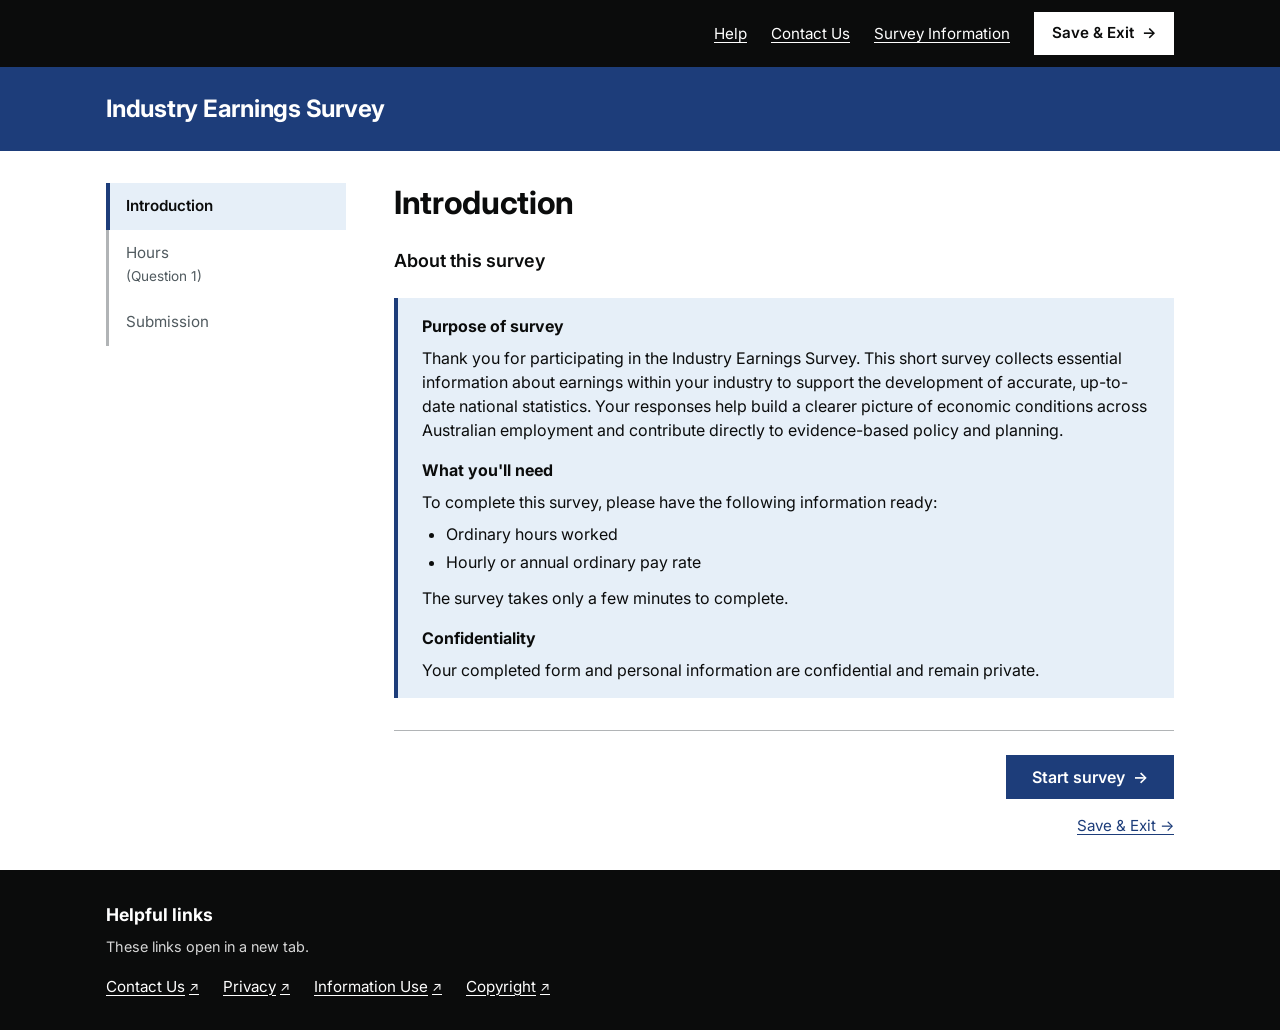
==== index.html @ 4df26853 "Add files via upload" ====
<!DOCTYPE html>
<html lang="en">
<head>
  <meta charset="UTF-8">
  <meta name="viewport" content="width=device-width, initial-scale=1">
  <title>Introduction — Industry Earnings Survey</title>
  <meta name="description" content="Introduction to the Industry Earnings Survey. Learn what information you'll need before you begin.">
  <link rel="preconnect" href="https://fonts.googleapis.com">
  <link rel="preconnect" href="https://fonts.gstatic.com" crossorigin>
  <link href="https://fonts.googleapis.com/css2?family=Inter:wght@400;500;600;700&display=swap" rel="stylesheet">
  <link rel="stylesheet" href="styles.css">
</head>
<body>
  <a class="skip-link" href="#main-content">Skip to main content</a>

  <header class="site-header">
    <div class="site-header__utility">
      <div class="utility-inner">
        <ul class="utility-nav">
          <li><a href="#">Help</a></li>
          <li><a href="#">Contact Us</a></li>
          <li><a href="#">Survey Information</a></li>
        </ul>
        <a class="save-exit-btn" href="#" aria-label="Save your progress and exit the survey">
          Save &amp; Exit <span aria-hidden="true">→</span>
        </a>
      </div>
    </div>
    <div class="site-header__banner">
      <div class="banner-inner">
        <p class="site-title">Industry Earnings Survey</p>
      </div>
    </div>
  </header>

  <div class="page-layout">
    <div class="layout-inner">
      <nav class="progress-nav" aria-label="Survey progress">
        <ol class="progress-nav__list">
          <li class="progress-nav__item progress-nav__item--current">
            <span aria-current="page">Introduction</span>
          </li>
          <li class="progress-nav__item progress-nav__item--locked" aria-disabled="true">
            <span>Hours <small>(Question 1)</small></span>
          </li>
          <li class="progress-nav__item progress-nav__item--locked" aria-disabled="true">
            <span>Submission</span>
          </li>
        </ol>
      </nav>

      <main class="main-content" id="main-content">
        <h1 class="page-heading">Introduction</h1>
        <h2 class="question-prompt">About this survey</h2>

        <section class="info-box" aria-labelledby="purpose-heading">
          <h3 class="info-box__title" id="purpose-heading">Purpose of survey</h3>
          <p>
            Thank you for participating in the Industry Earnings Survey. This short survey collects
            essential information about earnings within your industry to support the development of
            accurate, up-to-date national statistics. Your responses help build a clearer picture of
            economic conditions across Australian employment and contribute directly to evidence-based
            policy and planning.
          </p>

          <h3 class="info-box__title" id="need-heading" style="margin-top: var(--space-4);">What you'll need</h3>
          <p>To complete this survey, please have the following information ready:</p>
          <ul>
            <li>Ordinary hours worked</li>
            <li>Hourly or annual ordinary pay rate</li>
          </ul>
          <p style="margin-top: var(--space-3);">The survey takes only a few minutes to complete.</p>

          <h3 class="info-box__title" id="conf-heading" style="margin-top: var(--space-4);">Confidentiality</h3>
          <p>Your completed form and personal information are confidential and remain private.</p>
        </section>

        <div class="btn-row btn-row--end">
          <a href="question.html" class="btn btn--primary">
            Start survey <span aria-hidden="true">→</span>
          </a>
        </div>

        <p class="save-exit-link"><a href="#">Save &amp; Exit →</a></p>
      </main>
    </div>
  </div>

  <footer class="site-footer">
    <div class="footer-inner">
      <h2 class="footer-heading">Helpful links</h2>
      <p class="footer-note">These links open in a new tab.</p>
      <ul class="footer-links">
        <li><a href="#" target="_blank" rel="noopener">Contact Us <span class="external-icon" aria-hidden="true">↗</span><span class="visually-hidden"> (opens in new tab)</span></a></li>
        <li><a href="#" target="_blank" rel="noopener">Privacy <span class="external-icon" aria-hidden="true">↗</span><span class="visually-hidden"> (opens in new tab)</span></a></li>
        <li><a href="#" target="_blank" rel="noopener">Information Use <span class="external-icon" aria-hidden="true">↗</span><span class="visually-hidden"> (opens in new tab)</span></a></li>
        <li><a href="#" target="_blank" rel="noopener">Copyright <span class="external-icon" aria-hidden="true">↗</span><span class="visually-hidden"> (opens in new tab)</span></a></li>
      </ul>
    </div>
  </footer>
</body>
</html>
---- styles.css ----
/* =========================================================================
   Industry Earnings Survey — shared stylesheet
   Design language: restrained, government-form aesthetic (GOV.UK / ABS-influenced).
   Priorities: clarity, predictability, accessible interaction states.
   ========================================================================= */

/* -------------------------------------------------------------------------
   Design tokens
   ------------------------------------------------------------------------- */
:root {
  /* Colour: neutral base with navy primary and semantic accents */
  --color-text:           #0b0c0c;
  --color-text-muted:     #505a5f;
  --color-bg:             #ffffff;
  --color-bg-page:        #f3f2f1;
  --color-bg-utility:     #0b0c0c;
  --color-banner:         #1d3d7a;
  --color-banner-text:    #ffffff;

  --color-primary:        #1d3d7a;
  --color-primary-hover:  #16305f;
  --color-primary-active: #0f2244;

  --color-info-bg:        #e6eff8;
  --color-info-border:    #1d3d7a;

  --color-error:          #b3270d;
  --color-error-bg:       #fdf2f0;
  --color-success:        #00703c;
  --color-success-bg:     #e9f7ef;

  --color-border:         #b1b4b6;
  --color-border-strong:  #0b0c0c;
  --color-focus:          #ffdd00;
  --color-focus-shadow:   #0b0c0c;

  /* Typography */
  --font-sans: "Inter", -apple-system, BlinkMacSystemFont, "Segoe UI", Roboto, Helvetica, Arial, sans-serif;

  /* Spacing scale (8px base) */
  --space-1: 4px;
  --space-2: 8px;
  --space-3: 12px;
  --space-4: 16px;
  --space-5: 24px;
  --space-6: 32px;
  --space-7: 48px;
  --space-8: 64px;

  /* Layout */
  --content-max: 1100px;
  --sidebar-width: 240px;
}

/* -------------------------------------------------------------------------
   Reset & base
   ------------------------------------------------------------------------- */
*, *::before, *::after { box-sizing: border-box; }

html { -webkit-text-size-adjust: 100%; }

body {
  margin: 0;
  font-family: var(--font-sans);
  font-size: 16px;
  line-height: 1.5;
  color: var(--color-text);
  background: var(--color-bg-page);
  display: flex;
  flex-direction: column;
  min-height: 100vh;
}

h1, h2, h3, h4, p, ul, ol, dl, dd {
  margin: 0;
}

ul, ol { padding-left: var(--space-5); }

a {
  color: var(--color-primary);
  text-decoration: underline;
  text-underline-offset: 3px;
}
a:hover { color: var(--color-primary-hover); }
a:focus-visible {
  outline: 3px solid var(--color-focus);
  outline-offset: 2px;
  background: var(--color-focus);
  color: var(--color-text);
  text-decoration: none;
  box-shadow: 0 -2px var(--color-focus), 0 4px var(--color-focus-shadow);
}

/* Skip link — accessibility essential */
.skip-link {
  position: absolute;
  top: -100px;
  left: var(--space-3);
  background: var(--color-text);
  color: #fff;
  padding: var(--space-3) var(--space-4);
  z-index: 100;
  text-decoration: none;
  font-weight: 600;
}
.skip-link:focus {
  top: var(--space-3);
  outline: 3px solid var(--color-focus);
}

/* -------------------------------------------------------------------------
   Header — utility bar + banner
   ------------------------------------------------------------------------- */
.site-header__utility {
  background: var(--color-bg-utility);
  color: #fff;
}
.utility-inner {
  max-width: var(--content-max);
  margin: 0 auto;
  padding: var(--space-3) var(--space-4);
  display: flex;
  align-items: center;
  justify-content: flex-end;
  gap: var(--space-5);
  flex-wrap: wrap;
}
.utility-nav {
  display: flex;
  gap: var(--space-5);
  list-style: none;
  margin: 0;
  padding: 0;
}
.utility-nav a {
  color: #fff;
  text-decoration: underline;
  text-underline-offset: 3px;
  font-size: 0.95rem;
}
.utility-nav a:hover { color: #fff; text-decoration-thickness: 2px; }

.save-exit-btn {
  background: #fff;
  color: var(--color-text);
  padding: var(--space-2) var(--space-4);
  border: 2px solid #fff;
  text-decoration: none;
  font-weight: 600;
  font-size: 0.95rem;
  display: inline-flex;
  align-items: center;
  gap: var(--space-2);
}
.save-exit-btn:hover {
  background: #f3f2f1;
  color: var(--color-text);
}
.save-exit-btn:focus-visible {
  outline: 3px solid var(--color-focus);
  outline-offset: 0;
  box-shadow: inset 0 -4px var(--color-focus-shadow);
  background: var(--color-focus);
  color: var(--color-text);
}

.site-header__banner {
  background: var(--color-banner);
  color: var(--color-banner-text);
}
.banner-inner {
  max-width: var(--content-max);
  margin: 0 auto;
  padding: var(--space-5) var(--space-4);
}
.site-title {
  font-size: 1.5rem;
  font-weight: 700;
  letter-spacing: -0.01em;
}

/* -------------------------------------------------------------------------
   Page layout — sidebar + main
   ------------------------------------------------------------------------- */
.page-layout {
  flex: 1;
  background: var(--color-bg);
}
.layout-inner {
  max-width: var(--content-max);
  margin: 0 auto;
  display: grid;
  grid-template-columns: var(--sidebar-width) 1fr;
  gap: var(--space-7);
  padding: var(--space-6) var(--space-4);
}

@media (max-width: 768px) {
  .layout-inner {
    grid-template-columns: 1fr;
    gap: var(--space-5);
    padding: var(--space-5) var(--space-4);
  }
}

/* -------------------------------------------------------------------------
   Side navigation (progress nav)
   ------------------------------------------------------------------------- */
.progress-nav {
  font-size: 0.95rem;
}
.progress-nav__list {
  list-style: none;
  padding: 0;
  margin: 0;
  border-left: 3px solid var(--color-border);
}
.progress-nav__item a,
.progress-nav__item span {
  display: block;
  padding: var(--space-3) var(--space-4);
  text-decoration: none;
  color: var(--color-primary);
  border-left: 4px solid transparent;
  margin-left: -3px;
}
.progress-nav__item a:hover {
  background: var(--color-info-bg);
  text-decoration: underline;
}
.progress-nav__item a:focus-visible {
  outline: 3px solid var(--color-focus);
  outline-offset: -3px;
  background: var(--color-focus);
  color: var(--color-text);
  text-decoration: none;
}
.progress-nav__item--current a,
.progress-nav__item--current span {
  background: var(--color-info-bg);
  border-left-color: var(--color-banner);
  color: var(--color-text);
  font-weight: 600;
}
.progress-nav__item small {
  display: block;
  font-size: 0.85rem;
  font-weight: 400;
  margin-top: 2px;
}
.progress-nav__item--locked span {
  color: var(--color-text-muted);
  cursor: not-allowed;
}
.progress-nav__item--locked .lock-tag {
  display: block;
  font-size: 0.8rem;
  color: var(--color-text-muted);
  font-weight: 400;
  margin-top: 2px;
}

/* -------------------------------------------------------------------------
   Main content
   ------------------------------------------------------------------------- */
.main-content {
  min-width: 0;
}
.page-heading {
  font-size: 2rem;
  font-weight: 700;
  letter-spacing: -0.01em;
  margin-bottom: var(--space-5);
  line-height: 1.25;
}

.question-tag {
  display: inline-block;
  background: var(--color-bg-page);
  border: 1px solid var(--color-border);
  padding: var(--space-1) var(--space-3);
  font-size: 0.9rem;
  font-weight: 500;
  margin-bottom: var(--space-4);
}

.question-prompt {
  font-size: 1.125rem;
  font-weight: 600;
  margin-bottom: var(--space-5);
}

/* -------------------------------------------------------------------------
   Info box (definitions / instructions)
   ------------------------------------------------------------------------- */
.info-box {
  background: var(--color-info-bg);
  border-left: 4px solid var(--color-info-border);
  padding: var(--space-4) var(--space-5);
  margin-bottom: var(--space-5);
}
.info-box__title {
  font-weight: 700;
  margin-bottom: var(--space-2);
  font-size: 1rem;
}
.info-box p + p { margin-top: var(--space-3); }
.info-box ul { margin: var(--space-2) 0 0; padding-left: var(--space-5); }
.info-box li + li { margin-top: var(--space-1); }

/* -------------------------------------------------------------------------
   Form fields
   ------------------------------------------------------------------------- */
.field {
  margin-bottom: var(--space-5);
}
.field__label {
  display: block;
  font-weight: 600;
  margin-bottom: var(--space-1);
}
.field__hint {
  display: block;
  color: var(--color-text-muted);
  font-size: 0.95rem;
  margin-bottom: var(--space-2);
}
.field__error {
  display: none;
  color: var(--color-error);
  font-weight: 600;
  margin-bottom: var(--space-2);
  padding-left: var(--space-3);
  border-left: 4px solid var(--color-error);
}
.field--error .field__error { display: block; }

.text-input {
  font: inherit;
  padding: var(--space-3);
  border: 2px solid var(--color-border-strong);
  background: #fff;
  color: var(--color-text);
  width: 100%;
  max-width: 220px;
}
.text-input:hover {
  border-color: var(--color-text);
}
.text-input:focus-visible {
  outline: 3px solid var(--color-focus);
  outline-offset: 0;
  box-shadow: inset 0 0 0 2px var(--color-text);
  border-color: var(--color-text);
}
.field--error .text-input {
  border-color: var(--color-error);
  border-width: 2px;
}
.field--error .text-input:focus-visible {
  outline-color: var(--color-focus);
  border-color: var(--color-error);
}

.field-group {
  background: transparent;
  padding: 0;
  margin-bottom: var(--space-5);
  border: 0;
}
.field-group__heading {
  font-size: 1.05rem;
  font-weight: 700;
  margin-bottom: var(--space-3);
}

/* -------------------------------------------------------------------------
   Buttons
   ------------------------------------------------------------------------- */
.btn {
  font: inherit;
  font-weight: 600;
  padding: var(--space-3) var(--space-5);
  border: 2px solid transparent;
  cursor: pointer;
  text-decoration: none;
  display: inline-flex;
  align-items: center;
  gap: var(--space-2);
  line-height: 1;
}
.btn--primary {
  background: var(--color-primary);
  color: #fff;
  border-color: var(--color-primary);
}
.btn--primary:hover {
  background: var(--color-primary-hover);
  border-color: var(--color-primary-hover);
}
.btn--primary:active {
  background: var(--color-primary-active);
  border-color: var(--color-primary-active);
}
.btn--primary:focus-visible {
  outline: 3px solid var(--color-focus);
  outline-offset: 0;
  box-shadow: inset 0 -4px var(--color-focus-shadow);
}

.btn--secondary {
  background: #fff;
  color: var(--color-primary);
  border-color: var(--color-primary);
}
.btn--secondary:hover {
  background: var(--color-info-bg);
}
.btn--secondary:active {
  background: #c9d8ec;
}
.btn--secondary:focus-visible {
  outline: 3px solid var(--color-focus);
  outline-offset: 0;
  box-shadow: inset 0 -4px var(--color-focus-shadow);
  background: var(--color-focus);
  color: var(--color-text);
}

.btn-row {
  display: flex;
  justify-content: space-between;
  align-items: center;
  gap: var(--space-4);
  margin-top: var(--space-6);
  padding-top: var(--space-5);
  border-top: 1px solid var(--color-border);
  flex-wrap: wrap;
}
.btn-row--end {
  justify-content: flex-end;
}

.save-exit-link {
  display: block;
  text-align: right;
  margin-top: var(--space-4);
  font-size: 0.95rem;
}

/* -------------------------------------------------------------------------
   Error summary (submission page)
   ------------------------------------------------------------------------- */
.error-summary {
  border: 4px solid var(--color-error);
  background: var(--color-error-bg);
  padding: var(--space-4) var(--space-5);
  margin-bottom: var(--space-6);
}
.error-summary__title {
  font-weight: 700;
  font-size: 1.15rem;
  margin-bottom: var(--space-2);
  color: var(--color-error);
  display: flex;
  align-items: center;
  gap: var(--space-2);
}
.error-summary__title::before {
  content: "⚠";
  font-size: 1.3rem;
}
.error-summary p { margin-bottom: var(--space-2); font-weight: 600; }
.error-summary ul {
  list-style: none;
  padding: 0;
  margin: 0;
}
.error-summary li + li { margin-top: var(--space-2); }
.error-summary a {
  color: var(--color-error);
  font-weight: 700;
  text-decoration: underline;
}
.error-summary a:hover { text-decoration-thickness: 2px; }
.error-summary a:focus-visible {
  outline: 3px solid var(--color-focus);
  background: var(--color-focus);
  color: var(--color-text);
  box-shadow: 0 -2px var(--color-focus), 0 4px var(--color-focus-shadow);
  text-decoration: none;
}

/* -------------------------------------------------------------------------
   Success panel (thank-you page)
   ------------------------------------------------------------------------- */
.success-panel {
  border: 3px solid var(--color-success);
  background: var(--color-success-bg);
  padding: var(--space-5);
  margin-bottom: var(--space-5);
  display: flex;
  align-items: flex-start;
  gap: var(--space-4);
}
.success-panel__icon {
  flex-shrink: 0;
  width: 32px;
  height: 32px;
  border-radius: 50%;
  background: var(--color-success);
  color: #fff;
  display: inline-flex;
  align-items: center;
  justify-content: center;
  font-weight: 700;
}
.success-panel__title {
  font-size: 1.25rem;
  font-weight: 700;
  margin-bottom: var(--space-1);
}

/* -------------------------------------------------------------------------
   Review list (submission page)
   ------------------------------------------------------------------------- */
.review-list {
  border-top: 1px solid var(--color-border);
  margin-bottom: var(--space-5);
}
.review-list__row {
  display: grid;
  grid-template-columns: 1fr 1fr auto;
  gap: var(--space-4);
  padding: var(--space-4) 0;
  border-bottom: 1px solid var(--color-border);
  align-items: baseline;
}
.review-list__term {
  font-weight: 600;
}
.review-list__desc {
  color: var(--color-text);
}
.review-list__desc--missing {
  color: var(--color-error);
  font-weight: 600;
}
.review-list__edit {
  font-size: 0.95rem;
}

@media (max-width: 600px) {
  .review-list__row {
    grid-template-columns: 1fr;
    gap: var(--space-1);
  }
}

/* -------------------------------------------------------------------------
   Footer
   ------------------------------------------------------------------------- */
.site-footer {
  background: var(--color-bg-utility);
  color: #fff;
  margin-top: auto;
}
.footer-inner {
  max-width: var(--content-max);
  margin: 0 auto;
  padding: var(--space-6) var(--space-4);
}
.footer-heading {
  font-size: 1.1rem;
  font-weight: 700;
  margin-bottom: var(--space-2);
}
.footer-note {
  color: #d6d6d6;
  font-size: 0.9rem;
  margin-bottom: var(--space-4);
}
.footer-links {
  list-style: none;
  padding: 0;
  margin: 0;
  display: flex;
  flex-wrap: wrap;
  gap: var(--space-5);
}
.footer-links a {
  color: #fff;
  text-decoration: underline;
  text-underline-offset: 3px;
  display: inline-flex;
  align-items: center;
  gap: var(--space-1);
  font-size: 0.95rem;
}
.footer-links a:hover { text-decoration-thickness: 2px; }
.footer-links a:focus-visible {
  outline: 3px solid var(--color-focus);
  background: var(--color-focus);
  color: var(--color-text);
  box-shadow: 0 -2px var(--color-focus), 0 4px var(--color-focus-shadow);
  text-decoration: none;
}
.external-icon {
  font-size: 0.85em;
  vertical-align: super;
}

/* -------------------------------------------------------------------------
   Utility: visually hidden but available to screen readers
   ------------------------------------------------------------------------- */
.visually-hidden {
  position: absolute;
  width: 1px;
  height: 1px;
  padding: 0;
  margin: -1px;
  overflow: hidden;
  clip: rect(0,0,0,0);
  white-space: nowrap;
  border: 0;
}
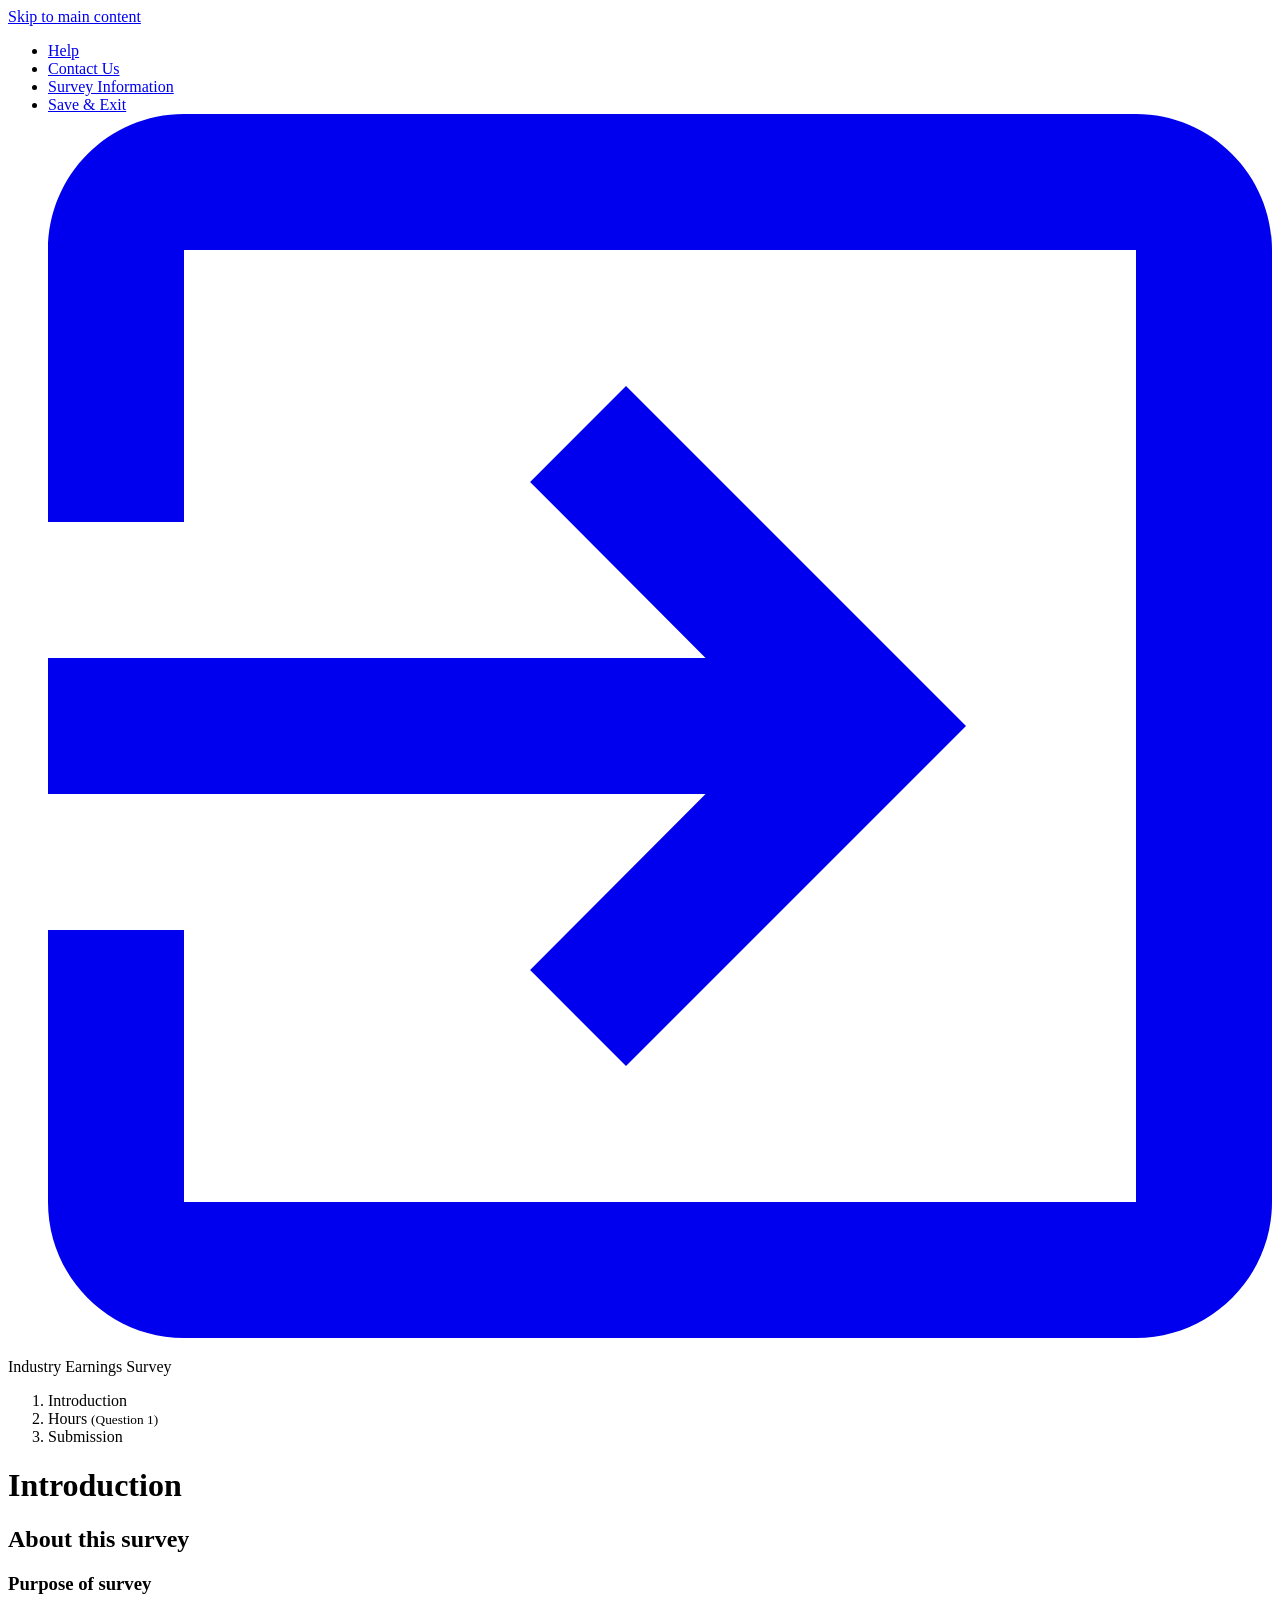
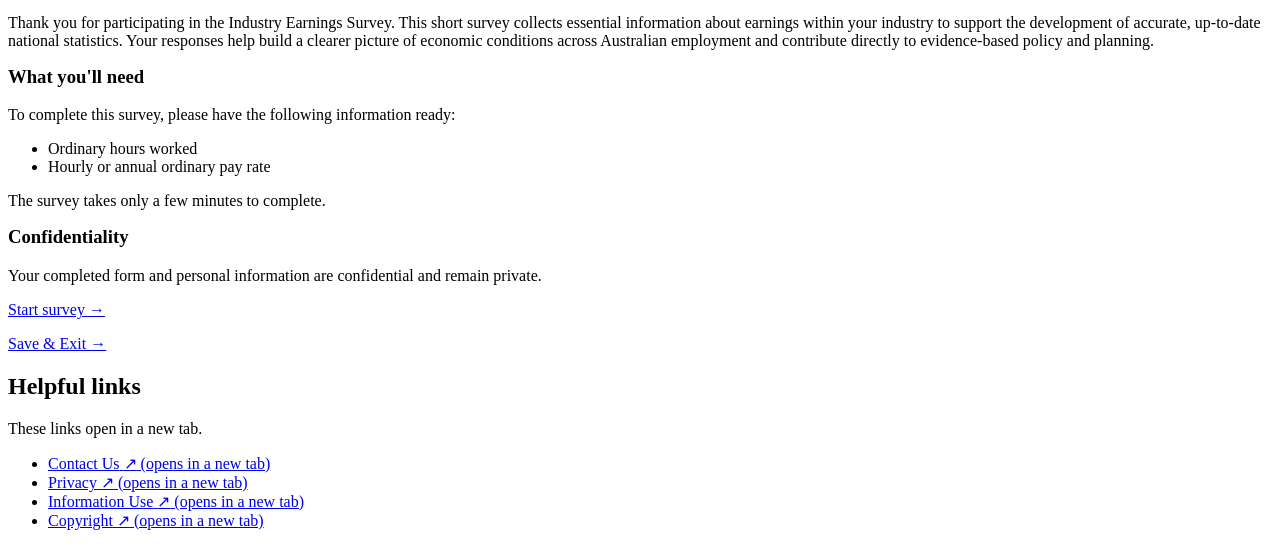
==== commit 6f5694b8: "Rename index2.html to index.html" ====
--- a/index.html
+++ b/index.html
@@ -7,7 +7,7 @@
   <meta name="description" content="Introduction to the Industry Earnings Survey. Learn what information you'll need before you begin.">
   <link rel="preconnect" href="https://fonts.googleapis.com">
   <link rel="preconnect" href="https://fonts.gstatic.com" crossorigin>
-  <link href="https://fonts.googleapis.com/css2?family=Inter:wght@400;500;600;700&display=swap" rel="stylesheet">
+  <link href="https://fonts.googleapis.com/css2?family=Open+Sans:wght@400;600;700&family=Atkinson+Hyperlegible:wght@400;700&display=swap" rel="stylesheet">
   <link rel="stylesheet" href="styles.css">
 </head>
 <body>
@@ -16,18 +16,25 @@
   <header class="site-header">
     <div class="site-header__utility">
       <div class="utility-inner">
-        <ul class="utility-nav">
-          <li><a href="#">Help</a></li>
-          <li><a href="#">Contact Us</a></li>
-          <li><a href="#">Survey Information</a></li>
-        </ul>
-        <a class="save-exit-btn" href="#" aria-label="Save your progress and exit the survey">
-          Save &amp; Exit <span aria-hidden="true">→</span>
-        </a>
+        <nav aria-label="Site utility">
+          <ul class="utility-nav-list">
+            <li><a class="toolbar-link" href="#">Help</a></li>
+            <li><a class="toolbar-link" href="#">Contact Us</a></li>
+            <li><a class="toolbar-link" href="#">Survey Information</a></li>
+            <li>
+              <a class="toolbar-button-light" href="save-exit.html" aria-label="Save your progress and exit the survey">
+                Save &amp; Exit
+                <svg class="icon-exit" viewBox="0 0 18 18" aria-hidden="true" focusable="false">
+                  <path d="M7.09 12.59L8.5 14L13.5 9L8.5 4L7.09 5.41L9.67 8H0V10H9.67L7.09 12.59ZM16 0H2C0.89 0 0 0.9 0 2V6H2V2H16V16H2V12H0V16C0 17.1 0.89 18 2 18H16C17.1 18 18 17.1 18 16V2C18 0.9 17.1 0 16 0Z" fill="currentColor"/>
+                </svg>
+              </a>
+            </li>
+          </ul>
+        </nav>
       </div>
     </div>
-    <div class="site-header__banner">
-      <div class="banner-inner">
+    <div class="site-header__title">
+      <div class="title-inner">
         <p class="site-title">Industry Earnings Survey</p>
       </div>
     </div>
@@ -81,7 +88,7 @@
           </a>
         </div>
 
-        <p class="save-exit-link"><a href="#">Save &amp; Exit →</a></p>
+        <p class="save-exit-link"><a href="save-exit.html">Save &amp; Exit →</a></p>
       </main>
     </div>
   </div>
@@ -91,10 +98,10 @@
       <h2 class="footer-heading">Helpful links</h2>
       <p class="footer-note">These links open in a new tab.</p>
       <ul class="footer-links">
-        <li><a href="#" target="_blank" rel="noopener">Contact Us <span class="external-icon" aria-hidden="true">↗</span><span class="visually-hidden"> (opens in new tab)</span></a></li>
-        <li><a href="#" target="_blank" rel="noopener">Privacy <span class="external-icon" aria-hidden="true">↗</span><span class="visually-hidden"> (opens in new tab)</span></a></li>
-        <li><a href="#" target="_blank" rel="noopener">Information Use <span class="external-icon" aria-hidden="true">↗</span><span class="visually-hidden"> (opens in new tab)</span></a></li>
-        <li><a href="#" target="_blank" rel="noopener">Copyright <span class="external-icon" aria-hidden="true">↗</span><span class="visually-hidden"> (opens in new tab)</span></a></li>
+        <li><a href="#" target="_blank" rel="noopener"><span>Contact Us</span> <span class="external-icon" aria-hidden="true">↗</span><span class="visually-hidden"> (opens in a new tab)</span></a></li>
+        <li><a href="#" target="_blank" rel="noopener"><span>Privacy</span> <span class="external-icon" aria-hidden="true">↗</span><span class="visually-hidden"> (opens in a new tab)</span></a></li>
+        <li><a href="#" target="_blank" rel="noopener"><span>Information Use</span> <span class="external-icon" aria-hidden="true">↗</span><span class="visually-hidden"> (opens in a new tab)</span></a></li>
+        <li><a href="#" target="_blank" rel="noopener"><span>Copyright</span> <span class="external-icon" aria-hidden="true">↗</span><span class="visually-hidden"> (opens in a new tab)</span></a></li>
       </ul>
     </div>
   </footer>
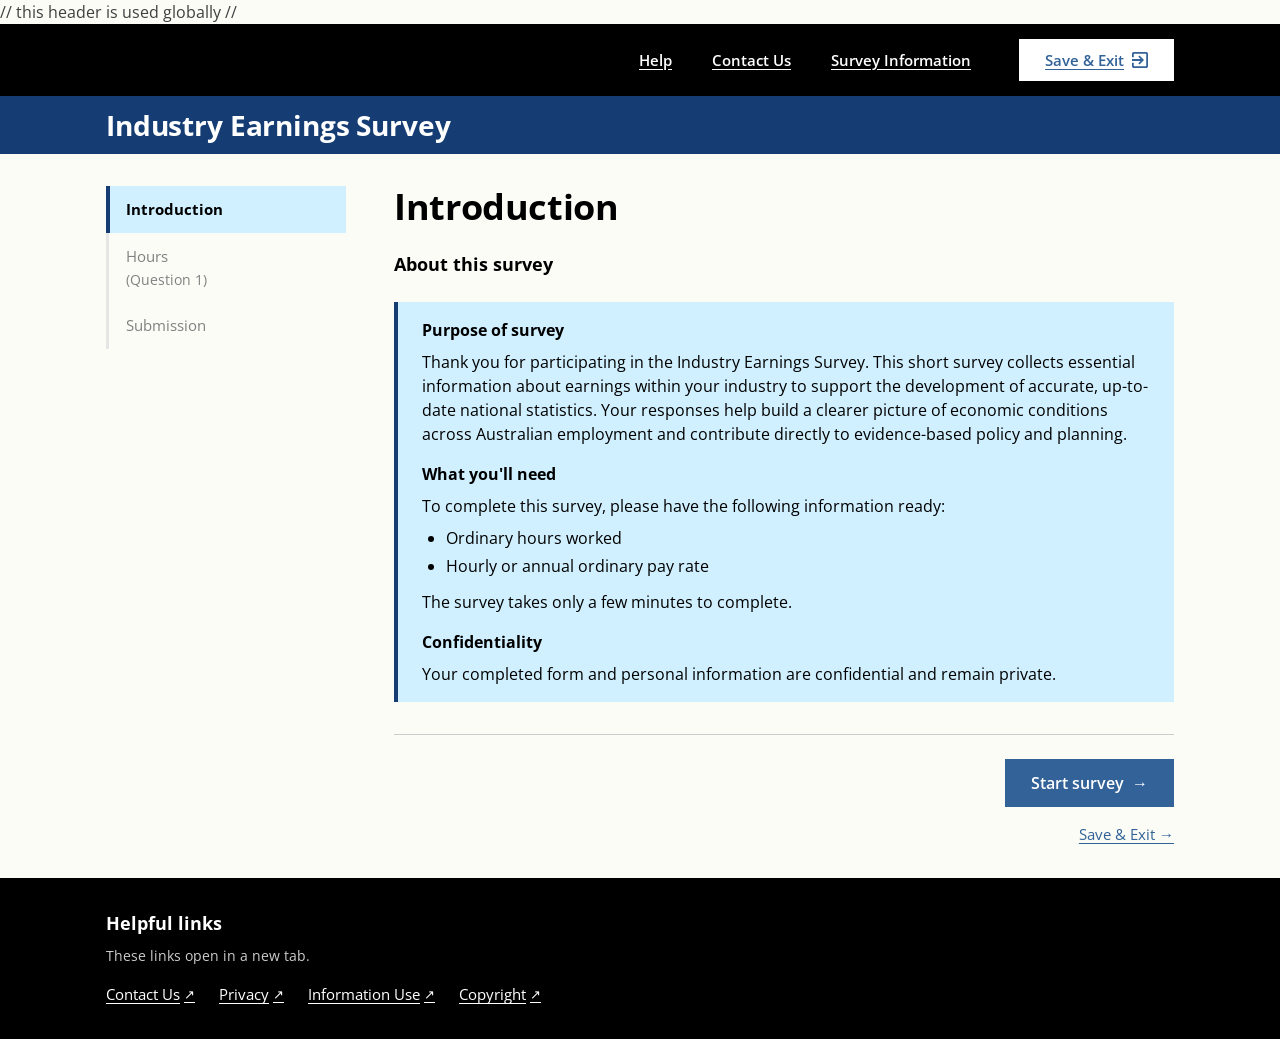
==== commit 24ddcd92: "Update index.html" ====
--- a/index.html
+++ b/index.html
@@ -12,7 +12,7 @@
 </head>
 <body>
   <a class="skip-link" href="#main-content">Skip to main content</a>
-
+// this header is used globally //
   <header class="site-header">
     <div class="site-header__utility">
       <div class="utility-inner">
--- a/styles.css
+++ b/styles.css
@@ -0,0 +1,727 @@
+/* =========================================================================
+   Industry Earnings Survey — shared stylesheet
+   Design language: restrained government-form aesthetic. Inspired by the
+   GOV.UK Design System and the Australian Bureau of Statistics survey
+   pattern library; not affiliated with either.
+   Atkinson Hyperlegible is used for numeric inputs to improve accessibility
+   for low-vision users — it disambiguates similar glyphs (0/O, 1/l/I).
+   ========================================================================= */
+
+/* -------------------------------------------------------------------------
+   Design tokens
+   ------------------------------------------------------------------------- */
+:root {
+  /* Brand colours */
+  --c-black:          #000000;
+  --c-midnight-blue:  #001F59;
+  --c-dark-blue:      #153D73;
+  --c-mid-blue:       #326297;
+  --c-light-blue:     #A6D8FF;
+  --c-sky-blue:       #D0F0FF;
+
+  /* Surface colours */
+  --c-white:          #FFFFFF;
+  --c-paper:          #FCFCF7;
+
+  /* Greys */
+  --c-charcoal:       #3F3F3F;
+  --c-light-grey:     #E6E6E6;
+  --c-lighter-grey:   #F4F4F4;
+  --c-mid-grey:       #CCCCCC;
+  --c-dark-grey:      #808080;
+
+  /* Status */
+  --c-error:          #D4351C;
+  --c-error-bg:       #FDF2F0;
+  --c-success:        #00703C;
+  --c-success-bg:     #E9F7EF;
+
+  /* Accent */
+  --c-focus:          #9263DE;
+
+  /* Form */
+  --border-width:     2px;
+
+  /* Typography */
+  --font-body: "Open Sans", -apple-system, BlinkMacSystemFont, "Segoe UI", Helvetica, Arial, sans-serif;
+  --font-numeric: "Atkinson Hyperlegible", "Open Sans", -apple-system, sans-serif;
+
+  /* Spacing scale (8px base) */
+  --space-1: 4px;
+  --space-2: 8px;
+  --space-3: 12px;
+  --space-4: 16px;
+  --space-5: 24px;
+  --space-6: 32px;
+  --space-7: 48px;
+  --space-8: 64px;
+
+  /* Layout */
+  --content-max: 1100px;
+  --sidebar-width: 240px;
+}
+
+/* -------------------------------------------------------------------------
+   Reset & base
+   ------------------------------------------------------------------------- */
+*, *::before, *::after { box-sizing: border-box; }
+
+html { -webkit-text-size-adjust: 100%; }
+html, body { background-color: var(--c-black); }
+
+body {
+  margin: 0;
+  font-family: var(--font-body);
+  font-size: 16px;
+  line-height: 1.5;
+  color: var(--c-charcoal);
+  background: var(--c-paper);
+  display: flex;
+  flex-direction: column;
+  min-height: 100vh;
+}
+
+h1, h2, h3, h4, p, ul, ol, dl, dd { margin: 0; }
+h1, h2, h3 { font-weight: 700; color: var(--c-black); }
+ul, ol { padding-left: var(--space-5); }
+
+a, a:link, a:visited {
+  color: var(--c-mid-blue);
+  text-decoration: underline;
+  text-underline-offset: 3px;
+}
+a:hover { color: var(--c-dark-blue); }
+a:focus-visible {
+  outline: 3px solid var(--c-focus);
+  outline-offset: 3px;
+  border-radius: 2px;
+}
+
+/* Skip link */
+.skip-link {
+  position: absolute;
+  top: -100px;
+  left: var(--space-3);
+  background: var(--c-black);
+  color: var(--c-white);
+  padding: var(--space-3) var(--space-4);
+  z-index: 100;
+  text-decoration: none;
+  font-weight: 600;
+}
+.skip-link:focus {
+  top: var(--space-3);
+  outline: 3px solid var(--c-focus);
+  outline-offset: 2px;
+}
+
+/* -------------------------------------------------------------------------
+   Header — utility bar + page title
+   ------------------------------------------------------------------------- */
+.site-header__utility {
+  background: var(--c-black);
+  color: var(--c-white);
+  position: relative;
+}
+.utility-inner {
+  max-width: var(--content-max);
+  margin: 0 auto;
+  padding: 0 var(--space-4);
+  height: 72px;
+  display: flex;
+  align-items: center;
+  justify-content: flex-end;
+  gap: var(--space-5);
+}
+
+.utility-nav-list {
+  display: flex;
+  list-style: none;
+  margin: 0;
+  padding: 0;
+  align-items: center;
+  gap: var(--space-2);
+}
+.utility-nav-list a.toolbar-link {
+  display: inline-flex;
+  align-items: center;
+  padding: var(--space-2) var(--space-4);
+  color: var(--c-white);
+  text-decoration: underline;
+  text-underline-offset: 3px;
+  font-weight: 600;
+  font-size: 0.95rem;
+}
+.utility-nav-list a.toolbar-link:hover { text-decoration-thickness: 2px; }
+.utility-nav-list a.toolbar-link:focus-visible {
+  outline: 3px solid var(--c-focus);
+  outline-offset: 4px;
+  border-radius: 2px;
+}
+
+/* Save & Exit button — light variant in header */
+.toolbar-button-light {
+  display: inline-flex;
+  align-items: center;
+  gap: var(--space-2);
+  background: var(--c-white);
+  border: 2px solid var(--c-white);
+  color: var(--c-dark-blue);
+  padding: var(--space-2) var(--space-5);
+  font-weight: 600;
+  font-size: 0.95rem;
+  text-decoration: none;
+  margin-left: var(--space-5);
+  cursor: pointer;
+  font-family: inherit;
+}
+.toolbar-button-light:hover {
+  background: var(--c-sky-blue);
+  border-color: var(--c-sky-blue);
+  color: var(--c-dark-blue);
+  text-decoration: none;
+  box-shadow: 0px 10px 15px -13px rgba(0,0,0,0.43);
+}
+.toolbar-button-light:active {
+  background: var(--c-light-blue);
+  border-color: var(--c-light-blue);
+  box-shadow: none;
+}
+.toolbar-button-light:focus-visible {
+  outline: 3px solid var(--c-focus);
+  outline-offset: 3px;
+}
+
+.icon-exit { width: 16px; height: 16px; }
+
+/* Page title bar */
+.site-header__title {
+  background: var(--c-dark-blue);
+  color: var(--c-white);
+}
+.title-inner {
+  max-width: var(--content-max);
+  margin: 0 auto;
+  padding: var(--space-2) var(--space-4);
+}
+.site-title {
+  font-size: 1.75rem;
+  font-weight: 700;
+  margin: 0;
+  letter-spacing: -0.005em;
+  color: var(--c-white);
+}
+
+/* -------------------------------------------------------------------------
+   Page layout
+   ------------------------------------------------------------------------- */
+.page-layout {
+  flex: 1;
+  background: var(--c-paper);
+}
+.layout-inner {
+  max-width: var(--content-max);
+  margin: 0 auto;
+  display: grid;
+  grid-template-columns: var(--sidebar-width) 1fr;
+  gap: var(--space-7);
+  padding: var(--space-6) var(--space-4);
+}
+
+@media (max-width: 768px) {
+  .layout-inner {
+    grid-template-columns: 1fr;
+    gap: var(--space-5);
+    padding: var(--space-5) var(--space-4);
+  }
+  .utility-inner {
+    flex-wrap: wrap;
+    height: auto;
+    padding: var(--space-3);
+    justify-content: center;
+  }
+  .utility-nav-list {
+    flex-wrap: wrap;
+    gap: var(--space-2);
+  }
+}
+
+/* -------------------------------------------------------------------------
+   Side navigation (progress nav)
+   ------------------------------------------------------------------------- */
+.progress-nav { font-size: 0.95rem; }
+.progress-nav__list {
+  list-style: none;
+  padding: 0;
+  margin: 0;
+  border-left: 3px solid var(--c-light-grey);
+}
+.progress-nav__item a,
+.progress-nav__item span {
+  display: block;
+  padding: var(--space-3) var(--space-4);
+  text-decoration: none;
+  color: var(--c-mid-blue);
+  border-left: 4px solid transparent;
+  margin-left: -3px;
+}
+.progress-nav__item a {
+  text-decoration: underline;
+  text-underline-offset: 3px;
+}
+.progress-nav__item a:hover {
+  background: var(--c-sky-blue);
+  color: var(--c-dark-blue);
+}
+.progress-nav__item a:focus-visible {
+  outline: 3px solid var(--c-focus);
+  outline-offset: -3px;
+  background: var(--c-light-blue);
+  color: var(--c-dark-blue);
+}
+.progress-nav__item--current a,
+.progress-nav__item--current span {
+  background: var(--c-sky-blue);
+  border-left-color: var(--c-dark-blue);
+  color: var(--c-black);
+  font-weight: 700;
+}
+.progress-nav__item--locked span {
+  color: var(--c-dark-grey);
+  cursor: not-allowed;
+}
+.progress-nav__item small {
+  display: block;
+  font-size: 0.85rem;
+  font-weight: 400;
+  margin-top: 2px;
+}
+
+/* -------------------------------------------------------------------------
+   Main content
+   ------------------------------------------------------------------------- */
+.main-content { min-width: 0; color: var(--c-charcoal); }
+
+.page-heading {
+  font-size: 2.25rem;
+  font-weight: 700;
+  letter-spacing: -0.01em;
+  margin-bottom: var(--space-5);
+  line-height: 1.15;
+  color: var(--c-black);
+}
+
+.question-tag {
+  display: inline-block;
+  background: var(--c-lighter-grey);
+  border: 1px solid var(--c-mid-grey);
+  padding: var(--space-1) var(--space-3);
+  font-size: 0.9rem;
+  font-weight: 600;
+  margin-bottom: var(--space-4);
+  color: var(--c-charcoal);
+}
+
+.question-prompt {
+  font-size: 1.125rem;
+  font-weight: 700;
+  margin-bottom: var(--space-5);
+  color: var(--c-black);
+}
+
+/* -------------------------------------------------------------------------
+   Info box (definitions / instructions)
+   ------------------------------------------------------------------------- */
+.info-box {
+  background: var(--c-sky-blue);
+  border-left: 4px solid var(--c-dark-blue);
+  padding: var(--space-4) var(--space-5);
+  margin-bottom: var(--space-5);
+  color: var(--c-black);
+}
+.info-box__title {
+  font-weight: 700;
+  margin-bottom: var(--space-2);
+  font-size: 1rem;
+  color: var(--c-black);
+}
+.info-box p + p { margin-top: var(--space-3); }
+.info-box ul { margin: var(--space-2) 0 0; padding-left: var(--space-5); }
+.info-box li + li { margin-top: var(--space-1); }
+
+/* Subtle aside for additional notes — left rule, no fill */
+.note {
+  border-left: 4px solid var(--c-mid-grey);
+  padding: var(--space-1) 0 var(--space-1) var(--space-4);
+  margin-bottom: var(--space-5);
+  color: var(--c-charcoal);
+}
+
+/* -------------------------------------------------------------------------
+   Form fields
+   ------------------------------------------------------------------------- */
+.field { margin-bottom: var(--space-5); }
+.field__label {
+  display: block;
+  font-weight: 700;
+  margin-bottom: var(--space-1);
+  color: var(--c-black);
+}
+.field__hint {
+  display: block;
+  color: var(--c-charcoal);
+  font-size: 0.95rem;
+  margin-bottom: var(--space-2);
+}
+.field__error {
+  display: none;
+  color: var(--c-error);
+  font-weight: 700;
+  margin-bottom: var(--space-2);
+  padding-left: var(--space-3);
+  border-left: 4px solid var(--c-error);
+}
+.field--error .field__error { display: block; }
+
+.text-input {
+  font: inherit;
+  font-family: var(--font-numeric);
+  padding: var(--space-3);
+  border: var(--border-width) solid var(--c-black);
+  background: var(--c-white);
+  color: var(--c-black);
+  width: 100%;
+  max-width: 220px;
+  border-radius: 0;
+}
+.text-input:hover { border-color: var(--c-dark-blue); }
+.text-input:focus-visible {
+  outline: 3px solid var(--c-focus);
+  outline-offset: 2px;
+  border-color: var(--c-black);
+}
+.field--error .text-input {
+  border-color: var(--c-error);
+  border-width: var(--border-width);
+}
+.field--error .text-input:focus-visible {
+  outline-color: var(--c-focus);
+}
+
+/* Disabled input — when the alternative input in a pair is being used */
+.text-input:disabled,
+.text-input[disabled] {
+  background: var(--c-lighter-grey);
+  border-color: var(--c-mid-grey);
+  color: var(--c-dark-grey);
+  cursor: not-allowed;
+}
+.field--disabled .field__label,
+.field--disabled .field__hint {
+  color: var(--c-dark-grey);
+}
+
+.field-group {
+  background: transparent;
+  padding: 0;
+  margin-bottom: var(--space-5);
+  border: 0;
+}
+.field-group__heading {
+  font-size: 1.05rem;
+  font-weight: 700;
+  margin-bottom: var(--space-3);
+  color: var(--c-black);
+  padding: 0;
+}
+
+/* -------------------------------------------------------------------------
+   Buttons
+   ------------------------------------------------------------------------- */
+.btn,
+a.btn,
+a.btn:link,
+a.btn:visited,
+button.btn {
+  font: inherit;
+  font-family: var(--font-body);
+  font-weight: 600;
+  padding: var(--space-3) var(--space-5);
+  border: var(--border-width) solid transparent;
+  cursor: pointer;
+  text-decoration: none;
+  display: inline-flex;
+  align-items: center;
+  gap: var(--space-2);
+  line-height: 1;
+  min-height: 48px;
+  border-radius: 0;
+  transition: box-shadow 0.15s ease, background-color 0.15s ease;
+}
+
+.btn--primary,
+a.btn--primary,
+a.btn--primary:link,
+a.btn--primary:visited {
+  background: var(--c-mid-blue);
+  color: var(--c-white);
+  border-color: var(--c-mid-blue);
+}
+.btn--primary:hover,
+a.btn--primary:hover {
+  background: var(--c-dark-blue);
+  border-color: var(--c-dark-blue);
+  color: var(--c-white);
+  text-decoration: underline;
+  box-shadow: 0px 10px 15px -13px rgba(0,0,0,0.43);
+}
+.btn--primary:active,
+a.btn--primary:active {
+  background: var(--c-midnight-blue);
+  border-color: var(--c-midnight-blue);
+  box-shadow: none;
+}
+.btn--primary:focus-visible,
+a.btn--primary:focus-visible,
+button.btn--primary:focus-visible {
+  outline: 3px solid var(--c-focus);
+  outline-offset: 3px;
+  background: var(--c-dark-blue);
+  color: var(--c-white);
+}
+
+.btn--secondary,
+a.btn--secondary,
+a.btn--secondary:link,
+a.btn--secondary:visited {
+  background: var(--c-white);
+  color: var(--c-mid-blue);
+  border-color: var(--c-mid-blue);
+}
+.btn--secondary:hover,
+a.btn--secondary:hover {
+  background: var(--c-sky-blue);
+  color: var(--c-mid-blue);
+  text-decoration: underline;
+  box-shadow: 0px 10px 15px -13px rgba(0,0,0,0.43);
+}
+.btn--secondary:active,
+a.btn--secondary:active {
+  background: var(--c-light-blue);
+  box-shadow: none;
+}
+.btn--secondary:focus-visible,
+a.btn--secondary:focus-visible,
+button.btn--secondary:focus-visible {
+  outline: 3px solid var(--c-focus);
+  outline-offset: 3px;
+  background: var(--c-light-blue);
+}
+
+/* Disabled button — visibly muted but still focusable */
+.btn[aria-disabled="true"],
+.btn--disabled {
+  background: var(--c-mid-grey);
+  border-color: var(--c-mid-grey);
+  color: var(--c-charcoal);
+  cursor: not-allowed;
+  box-shadow: none;
+}
+.btn[aria-disabled="true"]:hover,
+.btn--disabled:hover {
+  background: var(--c-mid-grey);
+  border-color: var(--c-mid-grey);
+  color: var(--c-charcoal);
+  text-decoration: none;
+  box-shadow: none;
+}
+.btn[aria-disabled="true"]:focus-visible,
+.btn--disabled:focus-visible {
+  outline: 3px solid var(--c-focus);
+  outline-offset: 3px;
+  background: var(--c-mid-grey);
+  border-color: var(--c-mid-grey);
+  color: var(--c-charcoal);
+}
+
+.btn-row {
+  display: flex;
+  justify-content: space-between;
+  align-items: center;
+  gap: var(--space-4);
+  margin-top: var(--space-6);
+  padding-top: var(--space-5);
+  border-top: 1px solid var(--c-mid-grey);
+  flex-wrap: wrap;
+}
+.btn-row--end { justify-content: flex-end; }
+
+.save-exit-link {
+  display: block;
+  text-align: right;
+  margin-top: var(--space-4);
+  font-size: 0.95rem;
+}
+
+/* -------------------------------------------------------------------------
+   Error summary
+   ------------------------------------------------------------------------- */
+.error-summary {
+  border: 4px solid var(--c-error);
+  background: var(--c-error-bg);
+  padding: var(--space-4) var(--space-5);
+  margin-bottom: var(--space-6);
+}
+.error-summary:focus-visible {
+  outline: 3px solid var(--c-focus);
+  outline-offset: 2px;
+}
+.error-summary__title {
+  font-weight: 700;
+  font-size: 1.15rem;
+  margin-bottom: var(--space-2);
+  color: var(--c-error);
+  display: flex;
+  align-items: center;
+  gap: var(--space-2);
+}
+.error-summary__title::before { content: "⚠"; font-size: 1.3rem; }
+.error-summary p { margin-bottom: var(--space-2); font-weight: 600; color: var(--c-black); }
+.error-summary ul { list-style: none; padding: 0; margin: 0; }
+.error-summary li + li { margin-top: var(--space-2); }
+.error-summary a {
+  color: var(--c-error);
+  font-weight: 700;
+  text-decoration: underline;
+}
+.error-summary a:hover { text-decoration-thickness: 2px; }
+.error-summary a:focus-visible {
+  outline: 3px solid var(--c-focus);
+  outline-offset: 2px;
+}
+
+/* -------------------------------------------------------------------------
+   Success panel (thank-you / save-exit pages)
+   ------------------------------------------------------------------------- */
+.success-panel {
+  border: 3px solid var(--c-success);
+  background: var(--c-success-bg);
+  padding: var(--space-5);
+  margin-bottom: var(--space-5);
+  display: flex;
+  align-items: flex-start;
+  gap: var(--space-4);
+}
+.success-panel__icon {
+  flex-shrink: 0;
+  width: 32px;
+  height: 32px;
+  border-radius: 50%;
+  background: var(--c-success);
+  color: var(--c-white);
+  display: inline-flex;
+  align-items: center;
+  justify-content: center;
+  font-weight: 700;
+}
+.success-panel__title {
+  font-size: 1.25rem;
+  font-weight: 700;
+  margin-bottom: var(--space-1);
+  color: var(--c-black);
+}
+
+/* -------------------------------------------------------------------------
+   Review list — semantic <dl>
+   ------------------------------------------------------------------------- */
+.review-list {
+  border-top: 1px solid var(--c-mid-grey);
+  margin-bottom: var(--space-5);
+}
+.review-list__row {
+  display: grid;
+  grid-template-columns: 1fr 1fr auto;
+  gap: var(--space-4);
+  padding: var(--space-4) 0;
+  border-bottom: 1px solid var(--c-mid-grey);
+  align-items: baseline;
+}
+.review-list__term { font-weight: 700; color: var(--c-black); }
+.review-list__desc { color: var(--c-charcoal); }
+.review-list__desc--missing { color: var(--c-error); font-weight: 700; }
+.review-list__edit { font-size: 0.95rem; }
+
+@media (max-width: 600px) {
+  .review-list__row {
+    grid-template-columns: 1fr;
+    gap: var(--space-1);
+  }
+}
+
+/* -------------------------------------------------------------------------
+   Footer
+   ------------------------------------------------------------------------- */
+.site-footer {
+  background: var(--c-black);
+  color: var(--c-white);
+  margin-top: auto;
+}
+.footer-inner {
+  max-width: var(--content-max);
+  margin: 0 auto;
+  padding: var(--space-6) var(--space-4);
+}
+.footer-heading {
+  font-size: 1.1rem;
+  font-weight: 700;
+  margin-bottom: var(--space-2);
+  color: var(--c-white);
+}
+.footer-note {
+  color: var(--c-mid-grey);
+  font-size: 0.9rem;
+  margin-bottom: var(--space-4);
+}
+.footer-links {
+  list-style: none;
+  padding: 0;
+  margin: 0;
+  display: flex;
+  flex-wrap: wrap;
+  gap: var(--space-5);
+}
+.footer-links a {
+  color: var(--c-white);
+  text-decoration: none;
+  border-bottom: 1px solid transparent;
+  display: inline-flex;
+  align-items: center;
+  gap: var(--space-1);
+  font-size: 0.95rem;
+}
+.footer-links a span:not(.visually-hidden) { text-decoration: underline; }
+.footer-links a:hover {
+  text-decoration: none;
+  border-bottom: 1px solid var(--c-white);
+}
+.footer-links a:focus-visible {
+  outline: 3px solid var(--c-focus);
+  outline-offset: 4px;
+  border-radius: 2px;
+}
+.external-icon { font-size: 0.85em; vertical-align: super; }
+
+/* -------------------------------------------------------------------------
+   Utility
+   ------------------------------------------------------------------------- */
+.visually-hidden {
+  position: absolute !important;
+  width: 1px !important;
+  height: 1px !important;
+  padding: 0 !important;
+  margin: -1px !important;
+  overflow: hidden !important;
+  clip: rect(0,0,0,0) !important;
+  white-space: nowrap !important;
+  border: 0 !important;
+}
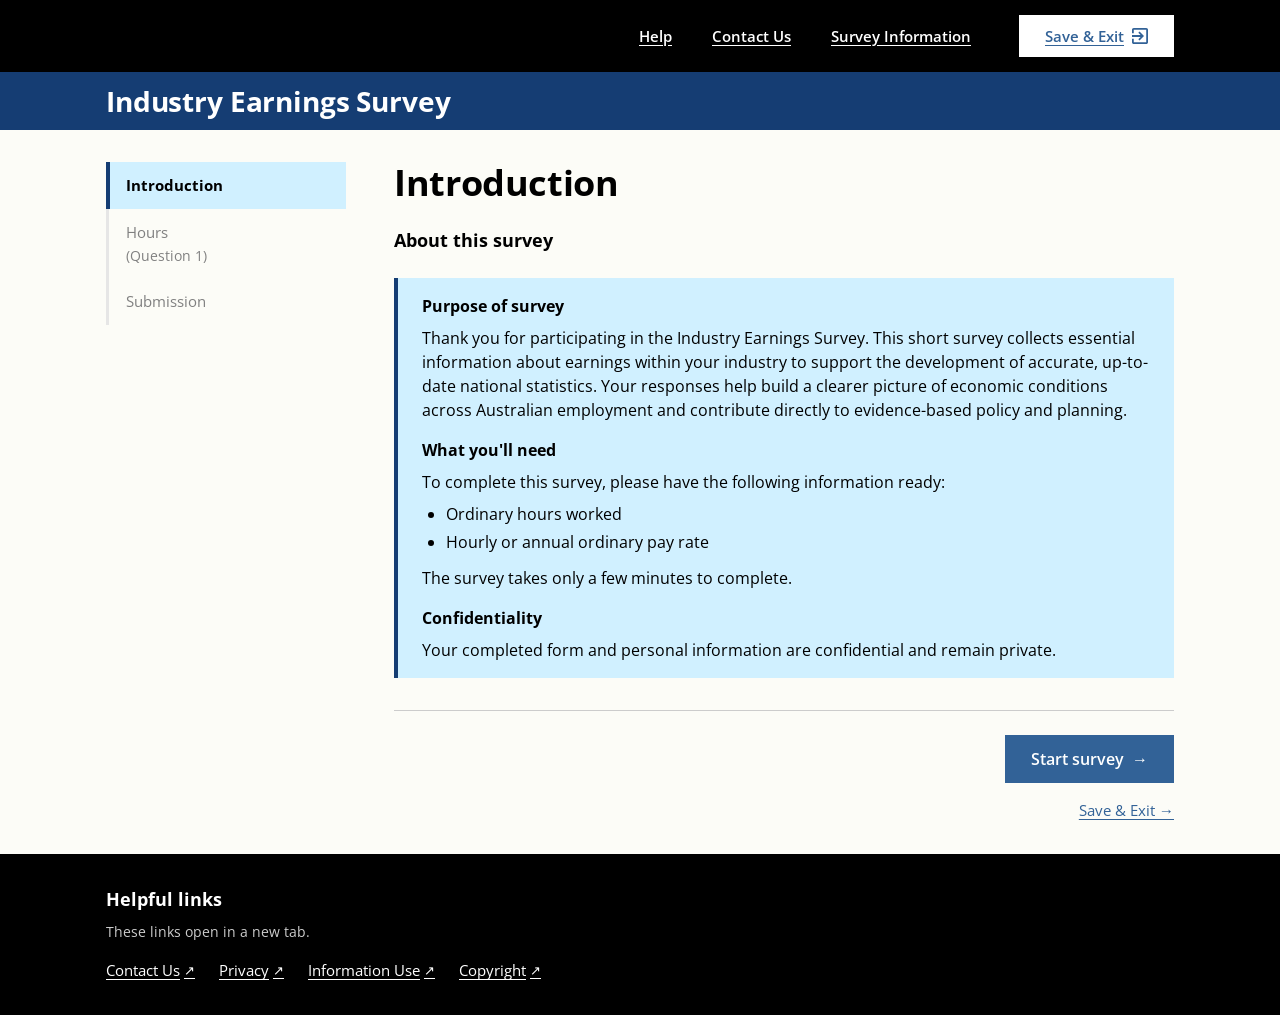
==== commit 2968245a: "Update index.html" ====
--- a/index.html
+++ b/index.html
@@ -12,7 +12,7 @@
 </head>
 <body>
   <a class="skip-link" href="#main-content">Skip to main content</a>
-// this header is used globally //
+  
   <header class="site-header">
     <div class="site-header__utility">
       <div class="utility-inner">
